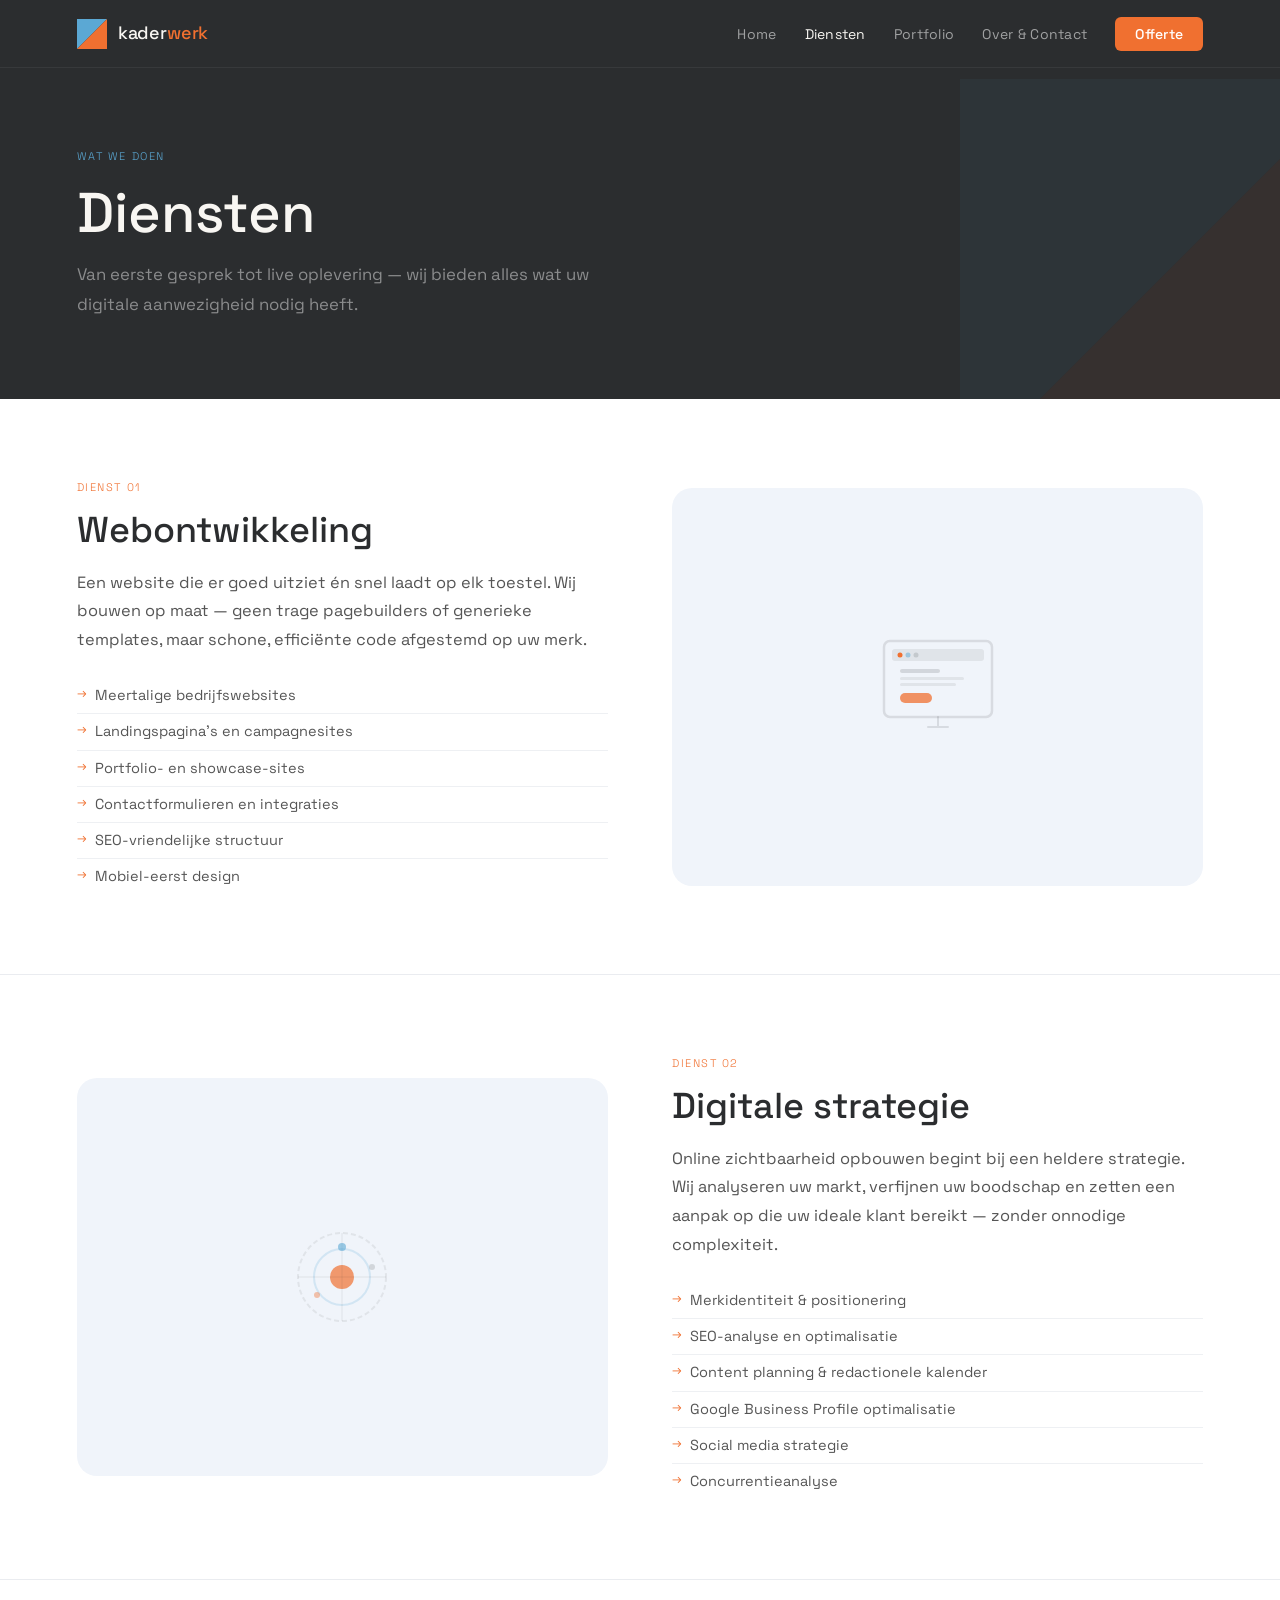
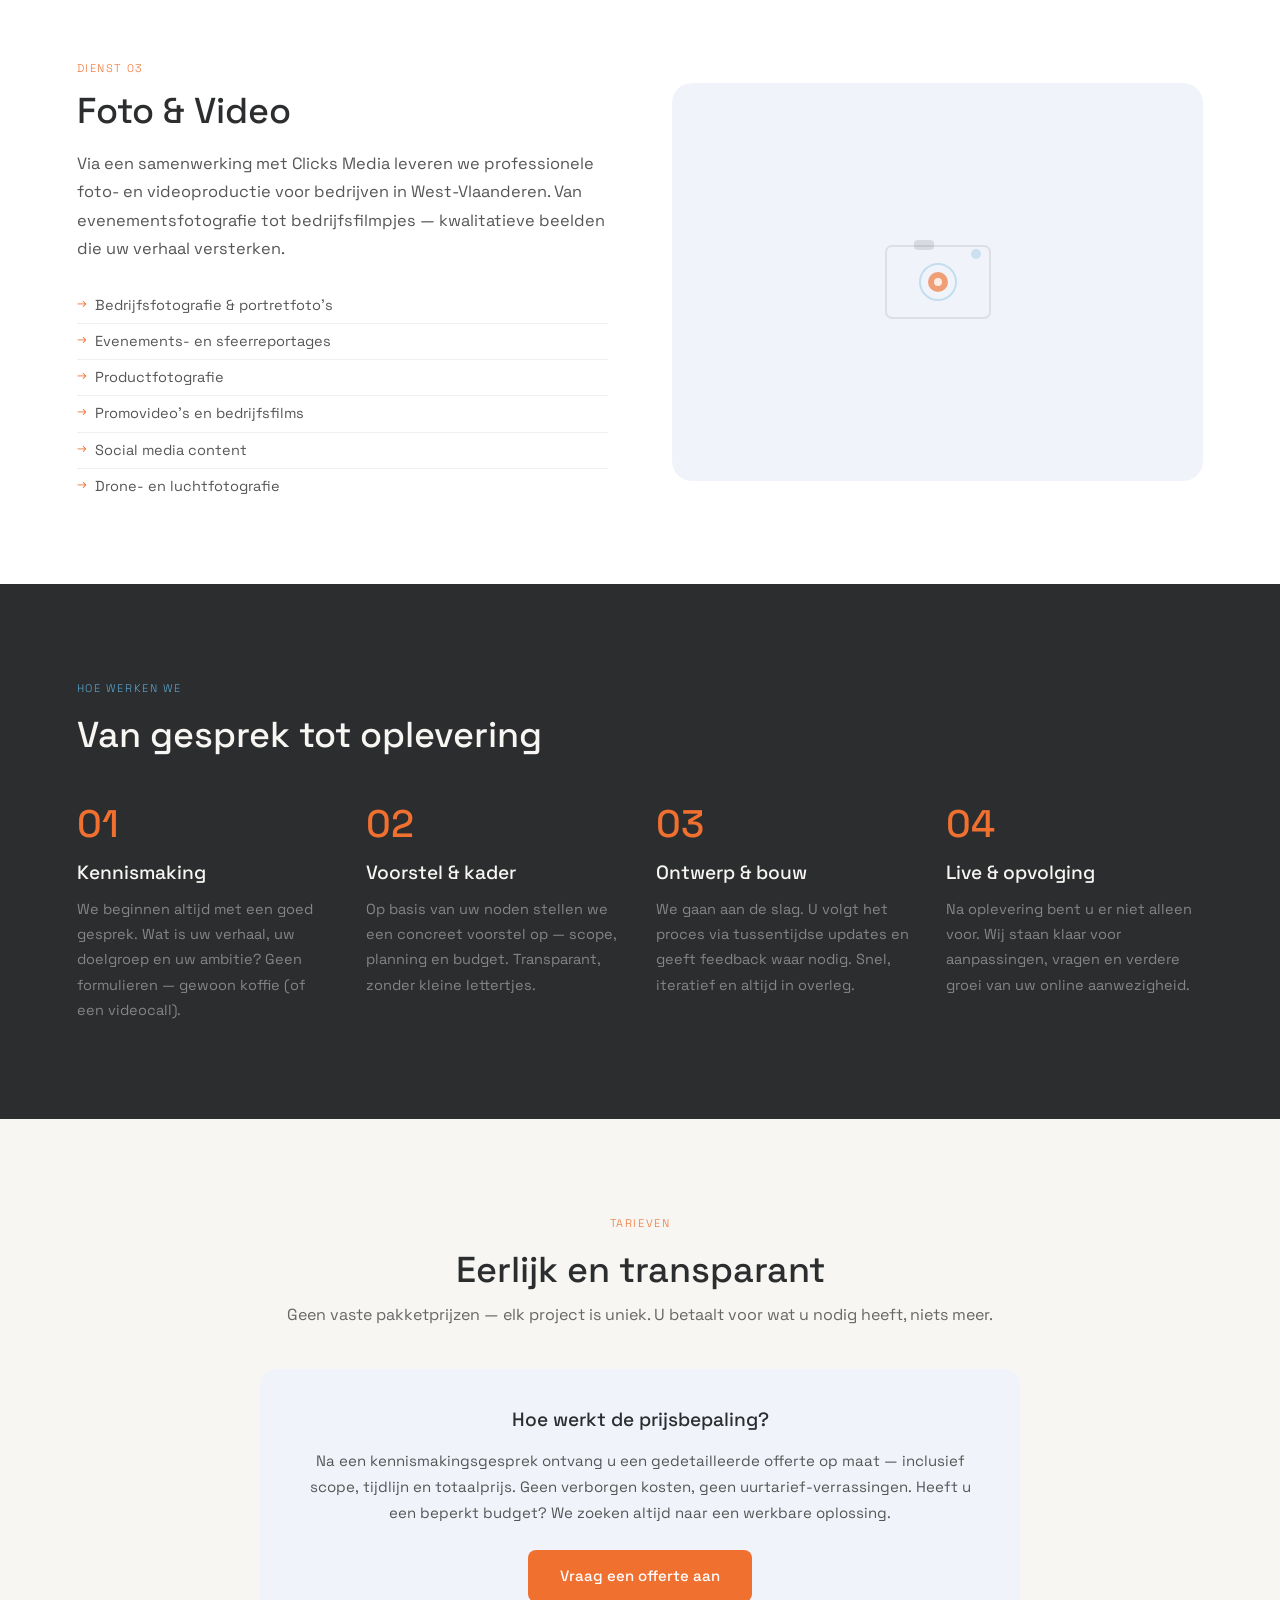
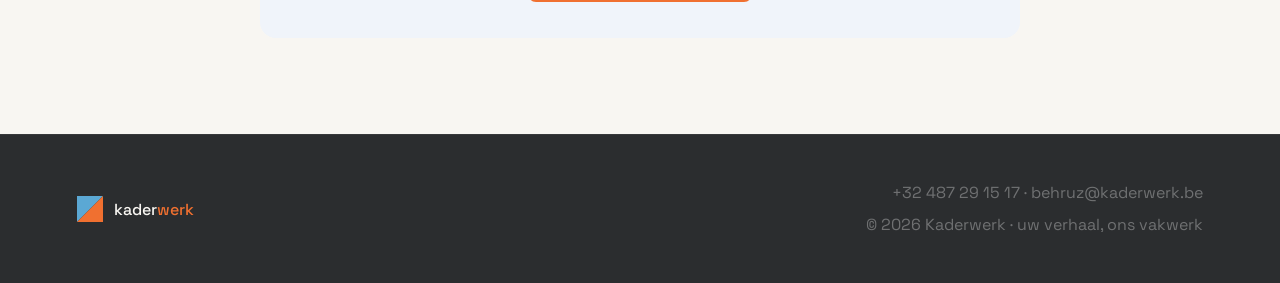
==== diensten.html @ d22b8b5a "Add files via upload" ====
<!DOCTYPE html>
<html lang="nl">
<head>
  <meta charset="UTF-8">
  <meta name="viewport" content="width=device-width, initial-scale=1.0">
  <title>Diensten — Kaderwerk</title>
  <meta name="description" content="Webontwikkeling, digitale strategie en foto/video door Kaderwerk — uw verhaal, ons vakwerk.">
  <link rel="stylesheet" href="style.css">
  <style>
    /* ── Service detail blocks ─────────────────────────── */
    .service-block {
      display: grid;
      grid-template-columns: 1fr 1fr;
      gap: 64px;
      align-items: center;
      padding: 80px 6%;
      border-bottom: 1px solid #eaecf0;
    }
    .service-block:last-of-type { border-bottom: none; }
    .service-block.reverse .service-visual { order: -1; }

    .service-text .service-num {
      font-size: 11px;
      font-weight: 300;
      letter-spacing: .14em;
      text-transform: uppercase;
      color: var(--orange);
      margin-bottom: 12px;
      display: block;
    }
    .service-text h2 { margin-bottom: 16px; }
    .service-text p  { color: #555; margin-bottom: 24px; font-size: 1.02rem; }

    .service-list { margin-top: 4px; }
    .service-list li {
      font-size: 14.5px;
      color: #555;
      padding: 6px 0 6px 18px;
      position: relative;
      border-bottom: 1px solid #eef0f3;
    }
    .service-list li:last-child { border-bottom: none; }
    .service-list li::before {
      content: '→';
      position: absolute;
      left: 0;
      color: var(--orange);
      font-size: 12px;
    }

    .service-visual {
      background: var(--light);
      border-radius: 20px;
      aspect-ratio: 4/3;
      display: flex;
      align-items: center;
      justify-content: center;
    }

    /* ── Process ───────────────────────────────────────── */
    .process { background: var(--anthracite); }
    .process h2 { color: var(--warm); margin-bottom: 48px; }
    .process .steps .step h3 { color: var(--warm); }
    .process .steps .step p  { color: rgba(255,255,255,.42); }

    /* ── Pricing note ──────────────────────────────────── */
    .pricing-note {
      background: var(--light);
      border-radius: 16px;
      padding: 36px 40px;
      max-width: 760px;
      margin: 0 auto;
      text-align: center;
    }
    .pricing-note h3 { margin-bottom: 12px; }
    .pricing-note p { color: #555; font-size: 15px; }
    .pricing-section { background: var(--warm); text-align: center; }
    .pricing-section h2 { margin-bottom: 8px; }
    .pricing-section > p { color: #666; margin-bottom: 40px; }

    @media (max-width: 768px) {
      .service-block {
        grid-template-columns: 1fr;
        gap: 32px;
        padding: 60px 5%;
      }
      .service-block.reverse .service-visual { order: 0; }
    }
  </style>
</head>
<body>

<!-- ═══ NAV ═══════════════════════════════════════════════ -->
<nav>
  <a href="index.html" class="nav-logo">
    <svg width="30" height="30" viewBox="0 0 30 30" fill="none">
      <polygon points="0,0 30,0 0,30" fill="#5BA8D4"/>
      <polygon points="30,0 30,30 0,30" fill="#F07030"/>
    </svg>
    <span class="nav-wordmark">kader<span>werk</span></span>
  </a>
  <ul class="nav-links" id="nav-links">
    <li><a href="index.html">Home</a></li>
    <li><a href="diensten.html" class="active">Diensten</a></li>
    <li><a href="portfolio.html">Portfolio</a></li>
    <li><a href="over-contact.html">Over & Contact</a></li>
    <li><a href="over-contact.html#contact" class="nav-cta">Offerte</a></li>
  </ul>
  <button class="nav-toggle" id="nav-toggle" aria-label="Menu">
    <span></span><span></span><span></span>
  </button>
</nav>

<!-- ═══ PAGE HEADER ════════════════════════════════════════ -->
<div class="page-header">
  <svg class="page-header-deco" width="400" height="400" viewBox="0 0 400 400">
    <polygon points="0,0 400,0 0,400" fill="#5BA8D4"/>
    <polygon points="400,0 400,400 0,400" fill="#F07030"/>
  </svg>
  <span class="label label-ice">Wat we doen</span>
  <h1>Diensten</h1>
  <p>Van eerste gesprek tot live oplevering — wij bieden alles wat uw digitale aanwezigheid nodig heeft.</p>
</div>

<!-- ═══ SERVICE 01: WEB ════════════════════════════════════ -->
<div class="service-block">
  <div class="service-text">
    <span class="service-num">Dienst 01</span>
    <h2>Webontwikkeling</h2>
    <p>Een website die er goed uitziet én snel laadt op elk toestel. Wij bouwen op maat — geen trage pagebuilders of generieke templates, maar schone, efficiënte code afgestemd op uw merk.</p>
    <ul class="service-list">
      <li>Meertalige bedrijfswebsites</li>
      <li>Landingspagina's en campagnesites</li>
      <li>Portfolio- en showcase-sites</li>
      <li>Contactformulieren en integraties</li>
      <li>SEO-vriendelijke structuur</li>
      <li>Mobiel-eerst design</li>
    </ul>
  </div>
  <div class="service-visual">
    <svg width="140" height="140" viewBox="0 0 140 140" fill="none">
      <rect x="16" y="24" width="108" height="76" rx="6" stroke="#2B2D2F" stroke-width="2.5" opacity=".12"/>
      <rect x="24" y="32" width="92" height="60" rx="3" fill="#F0F4FA"/>
      <rect x="24" y="32" width="92" height="12" rx="3" fill="#2B2D2F" opacity=".08"/>
      <circle cx="32" cy="38" r="2.5" fill="#F07030"/>
      <circle cx="40" cy="38" r="2.5" fill="#5BA8D4" opacity=".5"/>
      <circle cx="48" cy="38" r="2.5" fill="#2B2D2F" opacity=".15"/>
      <rect x="32" y="52" width="40" height="4" rx="2" fill="#2B2D2F" opacity=".15"/>
      <rect x="32" y="60" width="64" height="3" rx="1.5" fill="#2B2D2F" opacity=".08"/>
      <rect x="32" y="66" width="56" height="3" rx="1.5" fill="#2B2D2F" opacity=".08"/>
      <rect x="32" y="76" width="32" height="10" rx="5" fill="#F07030" opacity=".75"/>
      <path d="M60 110h20M70 100v10" stroke="#2B2D2F" stroke-width="2" stroke-linecap="round" opacity=".12"/>
    </svg>
  </div>
</div>

<!-- ═══ SERVICE 02: STRATEGIE ══════════════════════════════ -->
<div class="service-block reverse">
  <div class="service-text">
    <span class="service-num">Dienst 02</span>
    <h2>Digitale strategie</h2>
    <p>Online zichtbaarheid opbouwen begint bij een heldere strategie. Wij analyseren uw markt, verfijnen uw boodschap en zetten een aanpak op die uw ideale klant bereikt — zonder onnodige complexiteit.</p>
    <ul class="service-list">
      <li>Merkidentiteit & positionering</li>
      <li>SEO-analyse en optimalisatie</li>
      <li>Content planning & redactionele kalender</li>
      <li>Google Business Profile optimalisatie</li>
      <li>Social media strategie</li>
      <li>Concurrentieanalyse</li>
    </ul>
  </div>
  <div class="service-visual">
    <svg width="140" height="140" viewBox="0 0 140 140" fill="none">
      <circle cx="70" cy="70" r="44" stroke="#2B2D2F" stroke-width="2" opacity=".08" stroke-dasharray="5 3"/>
      <circle cx="70" cy="70" r="28" stroke="#5BA8D4" stroke-width="2" opacity=".2"/>
      <circle cx="70" cy="70" r="12" fill="#F07030" opacity=".7"/>
      <line x1="70" y1="26" x2="70" y2="114" stroke="#2B2D2F" stroke-width="1.5" opacity=".06"/>
      <line x1="26" y1="70" x2="114" y2="70" stroke="#2B2D2F" stroke-width="1.5" opacity=".06"/>
      <circle cx="70" cy="40" r="4" fill="#5BA8D4" opacity=".6"/>
      <circle cx="100" cy="60" r="3" fill="#2B2D2F" opacity=".15"/>
      <circle cx="45" cy="88" r="3" fill="#F07030" opacity=".4"/>
    </svg>
  </div>
</div>

<!-- ═══ SERVICE 03: FOTO & VIDEO ═══════════════════════════ -->
<div class="service-block">
  <div class="service-text">
    <span class="service-num">Dienst 03</span>
    <h2>Foto & Video</h2>
    <p>Via een samenwerking met Clicks Media leveren we professionele foto- en videoproductie voor bedrijven in West-Vlaanderen. Van evenementsfotografie tot bedrijfsfilmpjes — kwalitatieve beelden die uw verhaal versterken.</p>
    <ul class="service-list">
      <li>Bedrijfsfotografie & portretfoto's</li>
      <li>Evenements- en sfeerreportages</li>
      <li>Productfotografie</li>
      <li>Promovideo's en bedrijfsfilms</li>
      <li>Social media content</li>
      <li>Drone- en luchtfotografie</li>
    </ul>
  </div>
  <div class="service-visual">
    <svg width="140" height="140" viewBox="0 0 140 140" fill="none">
      <rect x="18" y="34" width="104" height="72" rx="6" stroke="#2B2D2F" stroke-width="2" opacity=".1"/>
      <rect x="26" y="42" width="88" height="56" rx="3" fill="#F0F4FA"/>
      <circle cx="70" cy="70" r="18" stroke="#5BA8D4" stroke-width="2" opacity=".3"/>
      <circle cx="70" cy="70" r="10" fill="#F07030" opacity=".65"/>
      <circle cx="70" cy="70" r="4" fill="white" opacity=".8"/>
      <rect x="46" y="28" width="20" height="10" rx="4" fill="#2B2D2F" opacity=".12"/>
      <circle cx="108" cy="42" r="5" fill="#5BA8D4" opacity=".25"/>
    </svg>
  </div>
</div>

<!-- ═══ PROCESS ════════════════════════════════════════════ -->
<section class="process">
  <span class="label label-ice">Hoe werken we</span>
  <h2>Van gesprek tot oplevering</h2>
  <div class="steps">
    <div class="step">
      <div class="step-num">01</div>
      <h3>Kennismaking</h3>
      <p>We beginnen altijd met een goed gesprek. Wat is uw verhaal, uw doelgroep en uw ambitie? Geen formulieren — gewoon koffie (of een videocall).</p>
    </div>
    <div class="step">
      <div class="step-num">02</div>
      <h3>Voorstel & kader</h3>
      <p>Op basis van uw noden stellen we een concreet voorstel op — scope, planning en budget. Transparant, zonder kleine lettertjes.</p>
    </div>
    <div class="step">
      <div class="step-num">03</div>
      <h3>Ontwerp & bouw</h3>
      <p>We gaan aan de slag. U volgt het proces via tussentijdse updates en geeft feedback waar nodig. Snel, iteratief en altijd in overleg.</p>
    </div>
    <div class="step">
      <div class="step-num">04</div>
      <h3>Live & opvolging</h3>
      <p>Na oplevering bent u er niet alleen voor. Wij staan klaar voor aanpassingen, vragen en verdere groei van uw online aanwezigheid.</p>
    </div>
  </div>
</section>

<!-- ═══ PRICING NOTE ═══════════════════════════════════════ -->
<section class="pricing-section">
  <span class="label">Tarieven</span>
  <h2>Eerlijk en transparant</h2>
  <p>Geen vaste pakketprijzen — elk project is uniek. U betaalt voor wat u nodig heeft, niets meer.</p>
  <div class="pricing-note">
    <h3>Hoe werkt de prijsbepaling?</h3>
    <p>Na een kennismakingsgesprek ontvang u een gedetailleerde offerte op maat — inclusief scope, tijdlijn en totaalprijs. Geen verborgen kosten, geen uurtarief-verrassingen. Heeft u een beperkt budget? We zoeken altijd naar een werkbare oplossing.</p>
    <a href="over-contact.html#contact" class="btn btn-primary" style="margin-top:24px;display:inline-block">Vraag een offerte aan</a>
  </div>
</section>

<!-- ═══ FOOTER ════════════════════════════════════════════ -->
<footer>
  <a href="index.html" class="footer-logo">
    <svg width="26" height="26" viewBox="0 0 26 26" fill="none">
      <polygon points="0,0 26,0 0,26" fill="#5BA8D4"/>
      <polygon points="26,0 26,26 0,26" fill="#F07030"/>
    </svg>
    <span class="footer-wordmark">kader<span>werk</span></span>
  </a>
  <div class="footer-right">
    <p>+32 487 29 15 17 · behruz@kaderwerk.be</p>
    <p style="margin-top:4px">© 2026 Kaderwerk · uw verhaal, ons vakwerk</p>
  </div>
</footer>

<script>
  const toggle = document.getElementById('nav-toggle');
  const links  = document.getElementById('nav-links');
  toggle.addEventListener('click', () => links.classList.toggle('open'));
</script>
</body>
</html>
---- style.css ----
@import url('https://fonts.googleapis.com/css2?family=Space+Grotesk:wght@300;400;500&display=swap');

:root {
  --anthracite: #2B2D2F;
  --marine:     #12325C;
  --cobalt:     #1E5096;
  --ice:        #5BA8D4;
  --orange:     #F07030;
  --light:      #F0F4FA;
  --warm:       #F8F6F2;
  --white:      #ffffff;
}

/* ─── Reset ─────────────────────────────────────────── */
*, *::before, *::after { box-sizing: border-box; margin: 0; padding: 0; }
html { scroll-behavior: smooth; }
body {
  font-family: 'Space Grotesk', Arial, Helvetica, sans-serif;
  color: var(--anthracite);
  background: var(--white);
  line-height: 1.6;
  -webkit-font-smoothing: antialiased;
}
a { text-decoration: none; color: inherit; }
ul { list-style: none; }
img { display: block; max-width: 100%; }

/* ─── Typography ─────────────────────────────────────── */
h1 { font-size: clamp(2rem, 5vw, 3.5rem); font-weight: 500; line-height: 1.12; }
h2 { font-size: clamp(1.5rem, 3vw, 2.25rem); font-weight: 500; line-height: 1.22; }
h3 { font-size: 1.2rem; font-weight: 500; }
p  { font-size: 1rem; line-height: 1.75; }

/* ─── Navigation ─────────────────────────────────────── */
nav {
  position: fixed;
  top: 0; left: 0; right: 0;
  z-index: 100;
  background: var(--anthracite);
  height: 68px;
  padding: 0 6%;
  display: flex;
  align-items: center;
  justify-content: space-between;
  border-bottom: 1px solid rgba(255,255,255,.06);
}

.nav-logo { display: flex; align-items: center; gap: 11px; }
.nav-wordmark { font-size: 18px; font-weight: 500; color: var(--warm); letter-spacing: -0.01em; }
.nav-wordmark span { color: var(--orange); }

.nav-links { display: flex; align-items: center; gap: 28px; }
.nav-links a {
  font-size: 14px;
  font-weight: 400;
  color: rgba(255,255,255,.55);
  letter-spacing: .02em;
  transition: color .2s;
}
.nav-links a:hover, .nav-links a.active { color: var(--warm); }

.nav-cta {
  background: var(--orange) !important;
  color: var(--white) !important;
  font-weight: 500 !important;
  padding: 8px 20px;
  border-radius: 6px;
  transition: background .2s !important;
}
.nav-cta:hover { background: #d95f20 !important; }

.nav-toggle { display: none; flex-direction: column; gap: 5px; cursor: pointer; padding: 4px; }
.nav-toggle span { display: block; width: 22px; height: 2px; background: var(--warm); border-radius: 2px; }

/* ─── Buttons ────────────────────────────────────────── */
.btn {
  display: inline-block;
  padding: 14px 32px;
  border-radius: 8px;
  font-family: inherit;
  font-size: 15px;
  font-weight: 500;
  cursor: pointer;
  border: none;
  transition: all .2s;
}
.btn-primary { background: var(--orange); color: var(--white); }
.btn-primary:hover { background: #d95f20; }
.btn-secondary { background: transparent; color: var(--warm); border: 1px solid rgba(255,255,255,.25); }
.btn-secondary:hover { border-color: var(--warm); }
.btn-outline { background: transparent; color: var(--anthracite); border: 1.5px solid var(--anthracite); }
.btn-outline:hover { background: var(--anthracite); color: var(--white); }
.btn-white { background: var(--white); color: var(--orange); }
.btn-white:hover { background: var(--warm); }

/* ─── Section ────────────────────────────────────────── */
section { padding: 96px 6%; }

.label {
  display: block;
  font-size: 11px;
  font-weight: 300;
  letter-spacing: .14em;
  text-transform: uppercase;
  color: var(--orange);
  margin-bottom: 16px;
}
.label-ice { color: var(--ice); }

/* ─── Page header ────────────────────────────────────── */
.page-header {
  background: var(--anthracite);
  padding: 148px 6% 80px;
  position: relative;
  overflow: hidden;
}
.page-header h1 { color: var(--warm); }
.page-header p  { color: rgba(255,255,255,.45); margin-top: 16px; max-width: 520px; font-size: 1.05rem; }
.page-header-deco {
  position: absolute;
  right: -80px;
  bottom: -80px;
  opacity: .055;
  pointer-events: none;
}

/* ─── Cards ──────────────────────────────────────────── */
.cards {
  display: grid;
  grid-template-columns: repeat(auto-fit, minmax(270px, 1fr));
  gap: 22px;
  margin-top: 48px;
}
.card { background: var(--light); border-radius: 16px; padding: 36px 30px; }
.card-icon {
  width: 48px;
  height: 48px;
  background: var(--anthracite);
  border-radius: 12px;
  display: flex;
  align-items: center;
  justify-content: center;
  margin-bottom: 24px;
}
.card h3 { margin-bottom: 10px; }
.card p { font-size: 14.5px; color: #5a5a5a; }

.card-dark { background: var(--marine); }
.card-dark h3 { color: var(--warm); }
.card-dark p  { color: rgba(255,255,255,.45); }

/* ─── Steps ──────────────────────────────────────────── */
.steps {
  display: grid;
  grid-template-columns: repeat(auto-fit, minmax(220px, 1fr));
  gap: 32px;
  margin-top: 48px;
}
.step-num { font-size: 2.4rem; font-weight: 500; color: var(--orange); margin-bottom: 14px; line-height: 1; }
.step h3 { margin-bottom: 8px; }
.step p  { font-size: 14.5px; color: #666; }

/* ─── Feature list ───────────────────────────────────── */
.feature-list { margin-top: 16px; }
.feature-list li {
  font-size: 14px;
  color: rgba(255,255,255,.5);
  padding: 5px 0;
  padding-left: 16px;
  position: relative;
}
.feature-list li::before {
  content: '—';
  position: absolute;
  left: 0;
  color: var(--orange);
}

/* ─── Footer ─────────────────────────────────────────── */
footer {
  background: var(--anthracite);
  padding: 44px 6%;
  display: flex;
  align-items: center;
  justify-content: space-between;
  gap: 20px;
  border-top: 1px solid rgba(255,255,255,.06);
}
.footer-logo { display: flex; align-items: center; gap: 11px; }
.footer-wordmark { font-size: 16px; font-weight: 500; color: var(--warm); }
.footer-wordmark span { color: var(--orange); }
.footer-right { font-size: 13px; color: rgba(255,255,255,.32); text-align: right; line-height: 1.6; }

/* ─── Contact form ───────────────────────────────────── */
.contact-form { max-width: 580px; }
.form-row { display: grid; grid-template-columns: 1fr 1fr; gap: 16px; }
.form-group { display: flex; flex-direction: column; gap: 6px; margin-bottom: 16px; }
.form-group label { font-size: 13px; font-weight: 500; color: var(--anthracite); }
.form-group input,
.form-group textarea,
.form-group select {
  font-family: inherit;
  font-size: 15px;
  color: var(--anthracite);
  background: var(--white);
  border: 1.5px solid #dce2ea;
  border-radius: 8px;
  padding: 12px 16px;
  outline: none;
  transition: border-color .2s;
  width: 100%;
}
.form-group input:focus,
.form-group textarea:focus,
.form-group select:focus { border-color: var(--ice); }
.form-group textarea { resize: vertical; min-height: 120px; }

/* ─── Responsive ─────────────────────────────────────── */
@media (max-width: 768px) {
  nav { padding: 0 5%; }
  .nav-links {
    display: none;
    position: absolute;
    top: 68px; left: 0; right: 0;
    background: var(--anthracite);
    flex-direction: column;
    align-items: flex-start;
    gap: 0;
    padding: 8px 0 16px;
    border-bottom: 1px solid rgba(255,255,255,.08);
  }
  .nav-links.open { display: flex; }
  .nav-links li { width: 100%; }
  .nav-links a { display: block; padding: 12px 5%; font-size: 15px; }
  .nav-cta { margin: 6px 5%; display: inline-block !important; }
  .nav-toggle { display: flex; }

  section { padding: 72px 5%; }
  .page-header { padding: 120px 5% 60px; }
  .form-row { grid-template-columns: 1fr; }

  footer { flex-direction: column; text-align: center; }
  .footer-right { text-align: center; }
}
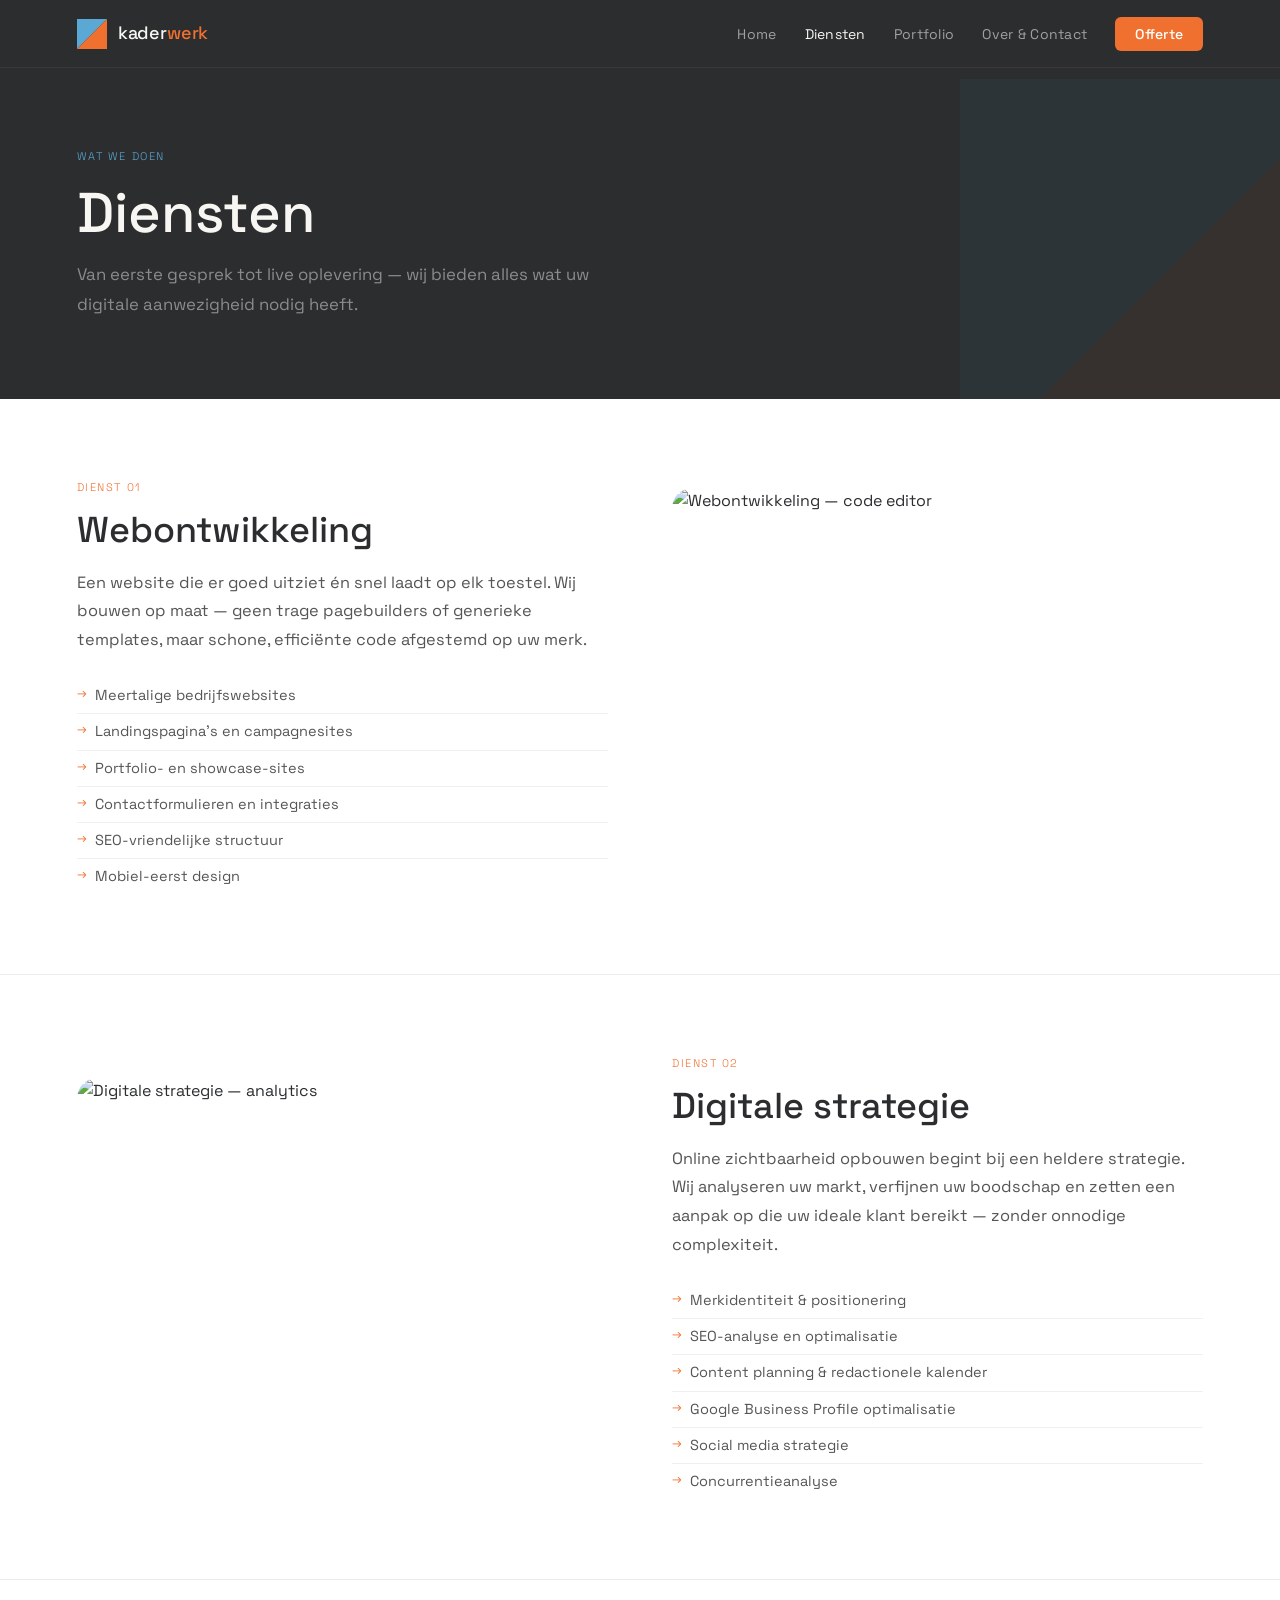
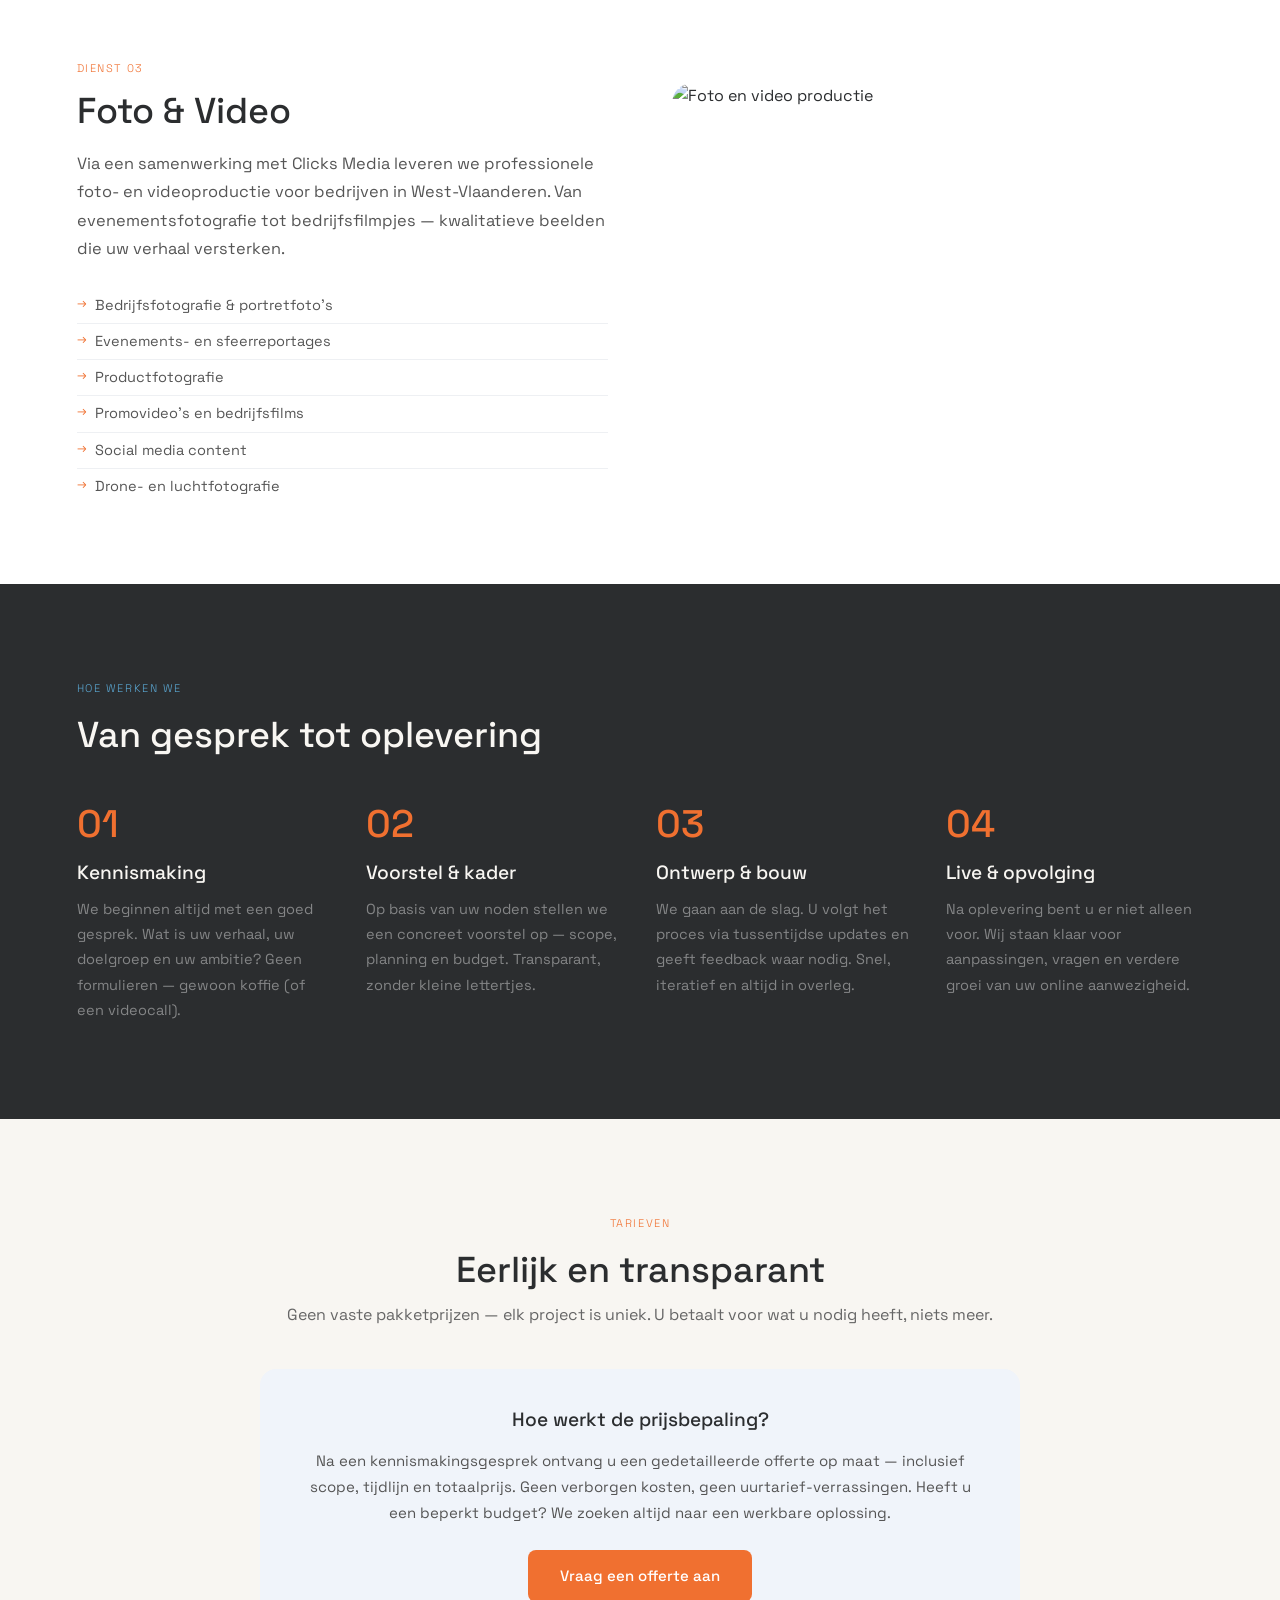
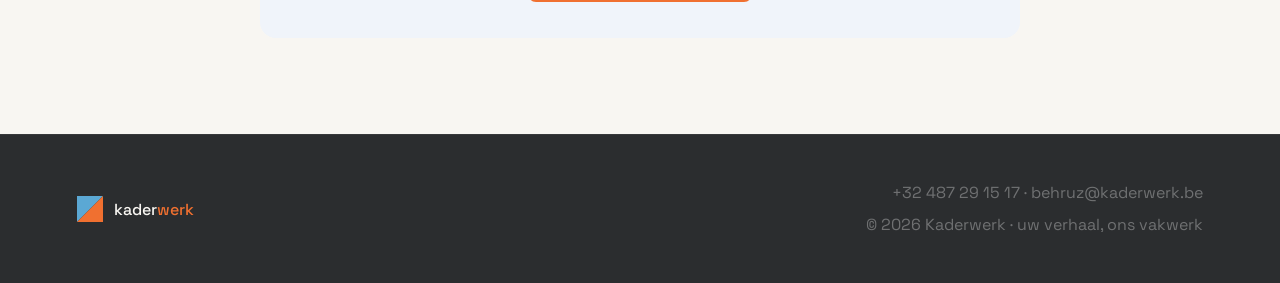
==== commit 4119abf8: "Update diensten.html" ====
--- a/diensten.html
+++ b/diensten.html
@@ -49,12 +49,20 @@
     }
 
     .service-visual {
-      background: var(--light);
       border-radius: 20px;
       aspect-ratio: 4/3;
-      display: flex;
-      align-items: center;
-      justify-content: center;
+      overflow: hidden;
+    }
+    .service-visual img {
+      width: 100%;
+      height: 100%;
+      object-fit: cover;
+      display: block;
+      border-radius: 20px;
+      transition: transform .4s ease;
+    }
+    .service-visual:hover img {
+      transform: scale(1.03);
     }
 
     /* ── Process ───────────────────────────────────────── */
@@ -124,7 +132,7 @@
 
 <!-- ═══ SERVICE 01: WEB ════════════════════════════════════ -->
 <div class="service-block">
-  <div class="service-text">
+  <div class="service-text reveal-left">
     <span class="service-num">Dienst 01</span>
     <h2>Webontwikkeling</h2>
     <p>Een website die er goed uitziet én snel laadt op elk toestel. Wij bouwen op maat — geen trage pagebuilders of generieke templates, maar schone, efficiënte code afgestemd op uw merk.</p>
@@ -137,26 +145,14 @@
       <li>Mobiel-eerst design</li>
     </ul>
   </div>
-  <div class="service-visual">
-    <svg width="140" height="140" viewBox="0 0 140 140" fill="none">
-      <rect x="16" y="24" width="108" height="76" rx="6" stroke="#2B2D2F" stroke-width="2.5" opacity=".12"/>
-      <rect x="24" y="32" width="92" height="60" rx="3" fill="#F0F4FA"/>
-      <rect x="24" y="32" width="92" height="12" rx="3" fill="#2B2D2F" opacity=".08"/>
-      <circle cx="32" cy="38" r="2.5" fill="#F07030"/>
-      <circle cx="40" cy="38" r="2.5" fill="#5BA8D4" opacity=".5"/>
-      <circle cx="48" cy="38" r="2.5" fill="#2B2D2F" opacity=".15"/>
-      <rect x="32" y="52" width="40" height="4" rx="2" fill="#2B2D2F" opacity=".15"/>
-      <rect x="32" y="60" width="64" height="3" rx="1.5" fill="#2B2D2F" opacity=".08"/>
-      <rect x="32" y="66" width="56" height="3" rx="1.5" fill="#2B2D2F" opacity=".08"/>
-      <rect x="32" y="76" width="32" height="10" rx="5" fill="#F07030" opacity=".75"/>
-      <path d="M60 110h20M70 100v10" stroke="#2B2D2F" stroke-width="2" stroke-linecap="round" opacity=".12"/>
-    </svg>
+  <div class="service-visual reveal-right">
+    <img src="https://images.unsplash.com/photo-1555066931-4365d14bab8c?w=800&q=80" alt="Webontwikkeling — code editor">
   </div>
 </div>
 
 <!-- ═══ SERVICE 02: STRATEGIE ══════════════════════════════ -->
 <div class="service-block reverse">
-  <div class="service-text">
+  <div class="service-text reveal-left">
     <span class="service-num">Dienst 02</span>
     <h2>Digitale strategie</h2>
     <p>Online zichtbaarheid opbouwen begint bij een heldere strategie. Wij analyseren uw markt, verfijnen uw boodschap en zetten een aanpak op die uw ideale klant bereikt — zonder onnodige complexiteit.</p>
@@ -169,23 +165,14 @@
       <li>Concurrentieanalyse</li>
     </ul>
   </div>
-  <div class="service-visual">
-    <svg width="140" height="140" viewBox="0 0 140 140" fill="none">
-      <circle cx="70" cy="70" r="44" stroke="#2B2D2F" stroke-width="2" opacity=".08" stroke-dasharray="5 3"/>
-      <circle cx="70" cy="70" r="28" stroke="#5BA8D4" stroke-width="2" opacity=".2"/>
-      <circle cx="70" cy="70" r="12" fill="#F07030" opacity=".7"/>
-      <line x1="70" y1="26" x2="70" y2="114" stroke="#2B2D2F" stroke-width="1.5" opacity=".06"/>
-      <line x1="26" y1="70" x2="114" y2="70" stroke="#2B2D2F" stroke-width="1.5" opacity=".06"/>
-      <circle cx="70" cy="40" r="4" fill="#5BA8D4" opacity=".6"/>
-      <circle cx="100" cy="60" r="3" fill="#2B2D2F" opacity=".15"/>
-      <circle cx="45" cy="88" r="3" fill="#F07030" opacity=".4"/>
-    </svg>
+  <div class="service-visual reveal-right">
+    <img src="https://images.unsplash.com/photo-1551288049-bebda4e38f71?w=800&q=80" alt="Digitale strategie — analytics">
   </div>
 </div>
 
 <!-- ═══ SERVICE 03: FOTO & VIDEO ═══════════════════════════ -->
 <div class="service-block">
-  <div class="service-text">
+  <div class="service-text reveal-left">
     <span class="service-num">Dienst 03</span>
     <h2>Foto & Video</h2>
     <p>Via een samenwerking met Clicks Media leveren we professionele foto- en videoproductie voor bedrijven in West-Vlaanderen. Van evenementsfotografie tot bedrijfsfilmpjes — kwalitatieve beelden die uw verhaal versterken.</p>
@@ -198,16 +185,8 @@
       <li>Drone- en luchtfotografie</li>
     </ul>
   </div>
-  <div class="service-visual">
-    <svg width="140" height="140" viewBox="0 0 140 140" fill="none">
-      <rect x="18" y="34" width="104" height="72" rx="6" stroke="#2B2D2F" stroke-width="2" opacity=".1"/>
-      <rect x="26" y="42" width="88" height="56" rx="3" fill="#F0F4FA"/>
-      <circle cx="70" cy="70" r="18" stroke="#5BA8D4" stroke-width="2" opacity=".3"/>
-      <circle cx="70" cy="70" r="10" fill="#F07030" opacity=".65"/>
-      <circle cx="70" cy="70" r="4" fill="white" opacity=".8"/>
-      <rect x="46" y="28" width="20" height="10" rx="4" fill="#2B2D2F" opacity=".12"/>
-      <circle cx="108" cy="42" r="5" fill="#5BA8D4" opacity=".25"/>
-    </svg>
+  <div class="service-visual reveal-right">
+    <img src="https://images.unsplash.com/photo-1516035069371-29a1b244cc32?w=800&q=80" alt="Foto en video productie">
   </div>
 </div>
 
@@ -215,23 +194,23 @@
 <section class="process">
   <span class="label label-ice">Hoe werken we</span>
   <h2>Van gesprek tot oplevering</h2>
-  <div class="steps">
-    <div class="step">
+  <div class="steps stagger">
+    <div class="step reveal">
       <div class="step-num">01</div>
       <h3>Kennismaking</h3>
       <p>We beginnen altijd met een goed gesprek. Wat is uw verhaal, uw doelgroep en uw ambitie? Geen formulieren — gewoon koffie (of een videocall).</p>
     </div>
-    <div class="step">
+    <div class="step reveal">
       <div class="step-num">02</div>
       <h3>Voorstel & kader</h3>
       <p>Op basis van uw noden stellen we een concreet voorstel op — scope, planning en budget. Transparant, zonder kleine lettertjes.</p>
     </div>
-    <div class="step">
+    <div class="step reveal">
       <div class="step-num">03</div>
       <h3>Ontwerp & bouw</h3>
       <p>We gaan aan de slag. U volgt het proces via tussentijdse updates en geeft feedback waar nodig. Snel, iteratief en altijd in overleg.</p>
     </div>
-    <div class="step">
+    <div class="step reveal">
       <div class="step-num">04</div>
       <h3>Live & opvolging</h3>
       <p>Na oplevering bent u er niet alleen voor. Wij staan klaar voor aanpassingen, vragen en verdere groei van uw online aanwezigheid.</p>
@@ -244,7 +223,7 @@
   <span class="label">Tarieven</span>
   <h2>Eerlijk en transparant</h2>
   <p>Geen vaste pakketprijzen — elk project is uniek. U betaalt voor wat u nodig heeft, niets meer.</p>
-  <div class="pricing-note">
+  <div class="pricing-note reveal">
     <h3>Hoe werkt de prijsbepaling?</h3>
     <p>Na een kennismakingsgesprek ontvang u een gedetailleerde offerte op maat — inclusief scope, tijdlijn en totaalprijs. Geen verborgen kosten, geen uurtarief-verrassingen. Heeft u een beperkt budget? We zoeken altijd naar een werkbare oplossing.</p>
     <a href="over-contact.html#contact" class="btn btn-primary" style="margin-top:24px;display:inline-block">Vraag een offerte aan</a>
@@ -271,5 +250,6 @@
   const links  = document.getElementById('nav-links');
   toggle.addEventListener('click', () => links.classList.toggle('open'));
 </script>
+<script src="scroll.js"></script>
 </body>
 </html>
--- a/style.css
+++ b/style.css
@@ -242,3 +242,11 @@
   footer { flex-direction: column; text-align: center; }
   .footer-right { text-align: center; }
 }
+
+/* stagger delays for grid children */
+.stagger > *:nth-child(1) { transition-delay: 0s; }
+.stagger > *:nth-child(2) { transition-delay: .1s; }
+.stagger > *:nth-child(3) { transition-delay: .2s; }
+.stagger > *:nth-child(4) { transition-delay: .3s; }
+.stagger > *:nth-child(5) { transition-delay: .4s; }
+.stagger > *:nth-child(6) { transition-delay: .5s; }
